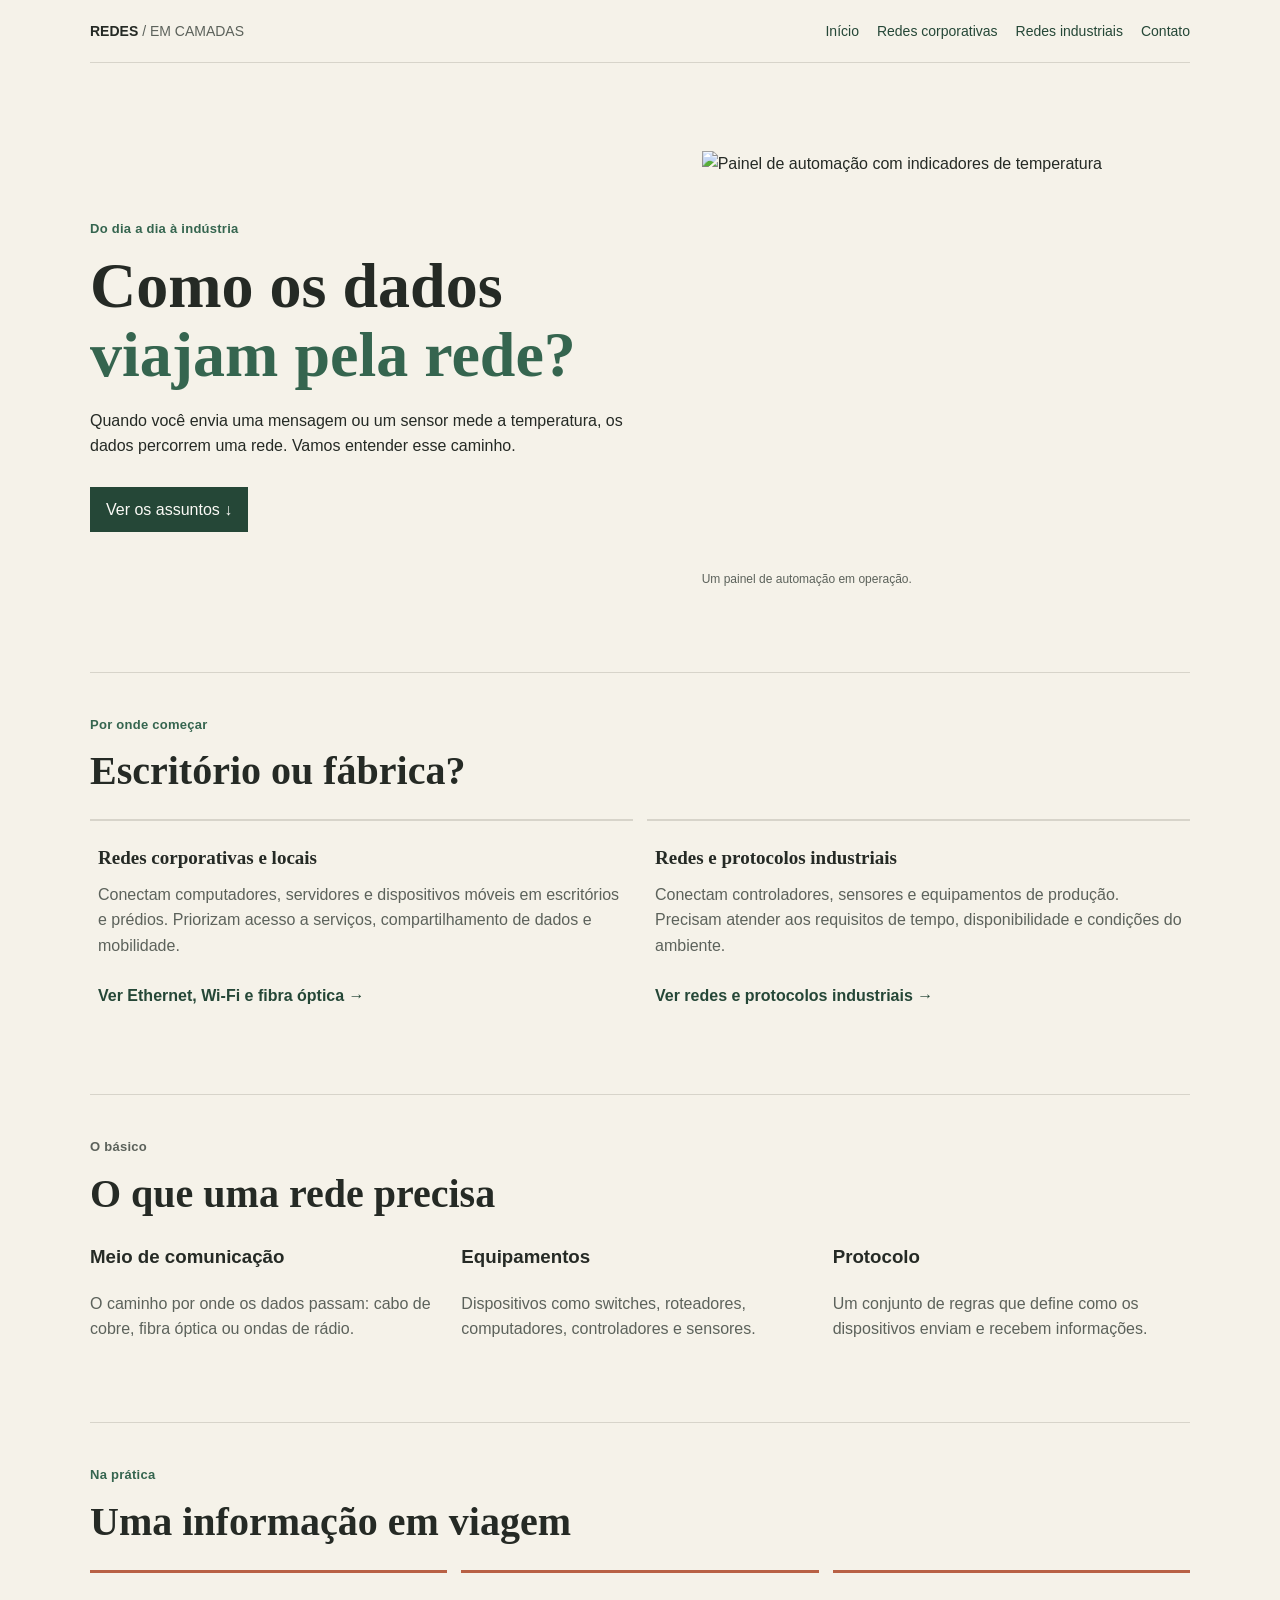
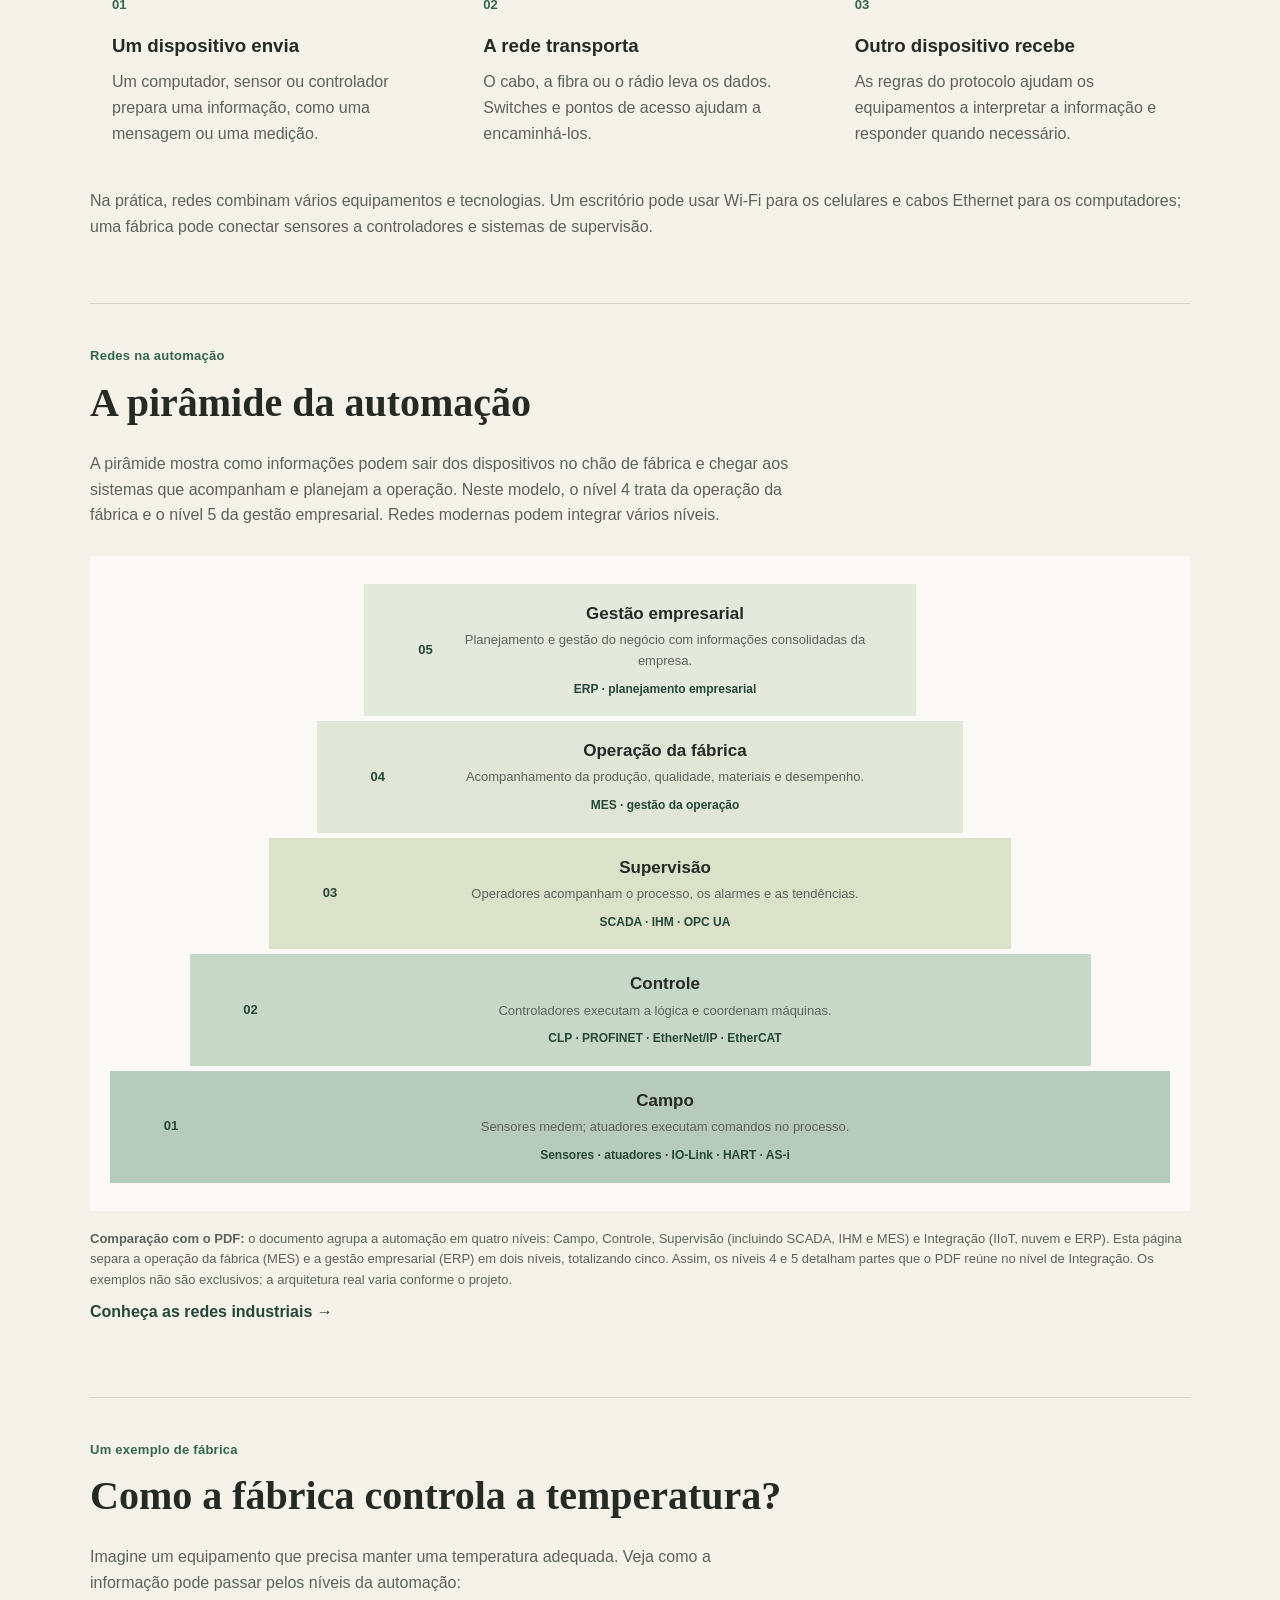
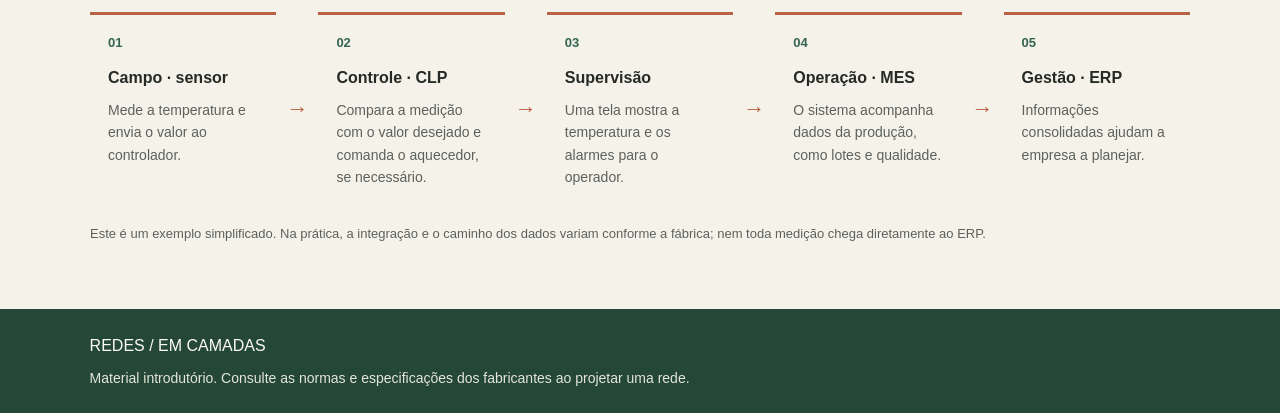
==== index.html @ 34ded41f "Refina visual e textos do site Co-authored-by: Copilot <223556219+Copilot@users.noreply.github.com>" ====
<!DOCTYPE html>
<html lang="pt-BR">
<head>
    <meta charset="UTF-8">
    <meta name="viewport" content="width=device-width, initial-scale=1.0">
    <meta name="description" content="Uma introdução simples às redes corporativas e industriais.">
    <link rel="stylesheet" href="style.css">
    <title>Redes em camadas | Guia básico</title>
</head>
<body>
    <header class="topo">
        <a class="marca" href="index.html">REDES <span>/ EM CAMADAS</span></a>
        <nav>
            <a href="index.html">Início</a>
            <a href="corporativas.html">Redes corporativas</a>
            <a href="industriais.html">Redes industriais</a>
            <a href="contato.html">Contato</a>
        </nav>
    </header>

    <main class="conteudo">
        <section class="abertura abertura-inicio">
            <div class="texto-abertura">
                <p class="rotulo">Do dia a dia à indústria</p>
                <h1>Como os dados <strong>viajam pela rede?</strong></h1>
                <p>Quando você envia uma mensagem ou um sensor mede a temperatura, os dados percorrem uma rede. Vamos entender esse caminho.</p>
                <a class="botao" href="#assuntos">Ver os assuntos ↓</a>
            </div>
            <figure class="foto-abertura">
                <img src="assets/photos/industrial-panel.jpg" alt="Painel de automação com indicadores de temperatura">
                <figcaption>Um painel de automação em operação.</figcaption>
            </figure>
        </section>

        <section class="secao" id="assuntos">
            <p class="rotulo">Por onde começar</p>
            <h2>Escritório ou fábrica?</h2>
            <div class="cartoes">
                <article class="cartao">
                    <h3>Redes corporativas e locais</h3>
                    <p>Conectam computadores, servidores e dispositivos móveis em escritórios e prédios. Priorizam acesso a serviços, compartilhamento de dados e mobilidade.</p>
                    <a href="corporativas.html">Ver Ethernet, Wi-Fi e fibra óptica →</a>
                </article>
                <article class="cartao">
                    <h3>Redes e protocolos industriais</h3>
                    <p>Conectam controladores, sensores e equipamentos de produção. Precisam atender aos requisitos de tempo, disponibilidade e condições do ambiente.</p>
                    <a href="industriais.html">Ver redes e protocolos industriais →</a>
                </article>
            </div>
        </section>

        <section class="secao fundamentos">
            <p class="rotulo">O básico</p>
            <h2>O que uma rede precisa</h2>
            <div class="cartoes">
                <article>
                    <h3>Meio de comunicação</h3>
                    <p>O caminho por onde os dados passam: cabo de cobre, fibra óptica ou ondas de rádio.</p>
                </article>
                <article>
                    <h3>Equipamentos</h3>
                    <p>Dispositivos como switches, roteadores, computadores, controladores e sensores.</p>
                </article>
                <article>
                    <h3>Protocolo</h3>
                    <p>Um conjunto de regras que define como os dispositivos enviam e recebem informações.</p>
                </article>
            </div>
        </section>

        <section class="secao">
            <p class="rotulo">Na prática</p>
            <h2>Uma informação em viagem</h2>
            <div class="passos">
                <article class="passo">
                    <span>01</span>
                    <h3>Um dispositivo envia</h3>
                    <p>Um computador, sensor ou controlador prepara uma informação, como uma mensagem ou uma medição.</p>
                </article>
                <article class="passo">
                    <span>02</span>
                    <h3>A rede transporta</h3>
                    <p>O cabo, a fibra ou o rádio leva os dados. Switches e pontos de acesso ajudam a encaminhá-los.</p>
                </article>
                <article class="passo">
                    <span>03</span>
                    <h3>Outro dispositivo recebe</h3>
                    <p>As regras do protocolo ajudam os equipamentos a interpretar a informação e responder quando necessário.</p>
                </article>
            </div>
            <p class="texto-apoio">Na prática, redes combinam vários equipamentos e tecnologias. Um escritório pode usar Wi-Fi para os celulares e cabos Ethernet para os computadores; uma fábrica pode conectar sensores a controladores e sistemas de supervisão.</p>
        </section>

        <section class="secao secao-piramide">
            <p class="rotulo">Redes na automação</p>
            <h2>A pirâmide da automação</h2>
            <p class="introducao-piramide">A pirâmide mostra como informações podem sair dos dispositivos no chão de fábrica e chegar aos sistemas que acompanham e planejam a operação. Neste modelo, o nível 4 trata da operação da fábrica e o nível 5 da gestão empresarial. Redes modernas podem integrar vários níveis.</p>
            <div class="piramide">
                <article class="nivel-piramide nivel-gestao">
                    <span class="numero-nivel">05</span>
                    <div>
                        <h3>Gestão empresarial</h3>
                        <p>Planejamento e gestão do negócio com informações consolidadas da empresa.</p>
                        <span class="exemplos-nivel">ERP · planejamento empresarial</span>
                    </div>
                </article>
                <article class="nivel-piramide nivel-operacao">
                    <span class="numero-nivel">04</span>
                    <div>
                        <h3>Operação da fábrica</h3>
                        <p>Acompanhamento da produção, qualidade, materiais e desempenho.</p>
                        <span class="exemplos-nivel">MES · gestão da operação</span>
                    </div>
                </article>
                <article class="nivel-piramide nivel-supervisao">
                    <span class="numero-nivel">03</span>
                    <div>
                        <h3>Supervisão</h3>
                        <p>Operadores acompanham o processo, os alarmes e as tendências.</p>
                        <span class="exemplos-nivel">SCADA · IHM · OPC UA</span>
                    </div>
                </article>
                <article class="nivel-piramide nivel-controle">
                    <span class="numero-nivel">02</span>
                    <div>
                        <h3>Controle</h3>
                        <p>Controladores executam a lógica e coordenam máquinas.</p>
                        <span class="exemplos-nivel">CLP · PROFINET · EtherNet/IP · EtherCAT</span>
                    </div>
                </article>
                <article class="nivel-piramide nivel-campo">
                    <span class="numero-nivel">01</span>
                    <div>
                        <h3>Campo</h3>
                        <p>Sensores medem; atuadores executam comandos no processo.</p>
                        <span class="exemplos-nivel">Sensores · atuadores · IO-Link · HART · AS-i</span>
                    </div>
                </article>
            </div>
            <p class="nota-piramide"><strong>Comparação com o PDF:</strong> o documento agrupa a automação em quatro níveis: Campo, Controle, Supervisão (incluindo SCADA, IHM e MES) e Integração (IIoT, nuvem e ERP). Esta página separa a operação da fábrica (MES) e a gestão empresarial (ERP) em dois níveis, totalizando cinco. Assim, os níveis 4 e 5 detalham partes que o PDF reúne no nível de Integração. Os exemplos não são exclusivos; a arquitetura real varia conforme o projeto.</p>
            <a class="link-piramide" href="industriais.html">Conheça as redes industriais →</a>
        </section>

        <section class="secao exemplo-automacao">
            <p class="rotulo">Um exemplo de fábrica</p>
            <h2>Como a fábrica controla a temperatura?</h2>
            <p class="introducao-exemplo">Imagine um equipamento que precisa manter uma temperatura adequada. Veja como a informação pode passar pelos níveis da automação:</p>
            <div class="fluxo-automacao" aria-label="Etapas do controle de temperatura na fábrica">
                <article class="etapa-automacao">
                    <span class="numero-etapa">01</span>
                    <h3>Campo · sensor</h3>
                    <p>Mede a temperatura e envia o valor ao controlador.</p>
                </article>
                <span class="seta-fluxo" aria-hidden="true">→</span>
                <article class="etapa-automacao">
                    <span class="numero-etapa">02</span>
                    <h3>Controle · CLP</h3>
                    <p>Compara a medição com o valor desejado e comanda o aquecedor, se necessário.</p>
                </article>
                <span class="seta-fluxo" aria-hidden="true">→</span>
                <article class="etapa-automacao">
                    <span class="numero-etapa">03</span>
                    <h3>Supervisão</h3>
                    <p>Uma tela mostra a temperatura e os alarmes para o operador.</p>
                </article>
                <span class="seta-fluxo" aria-hidden="true">→</span>
                <article class="etapa-automacao">
                    <span class="numero-etapa">04</span>
                    <h3>Operação · MES</h3>
                    <p>O sistema acompanha dados da produção, como lotes e qualidade.</p>
                </article>
                <span class="seta-fluxo" aria-hidden="true">→</span>
                <article class="etapa-automacao">
                    <span class="numero-etapa">05</span>
                    <h3>Gestão · ERP</h3>
                    <p>Informações consolidadas ajudam a empresa a planejar.</p>
                </article>
            </div>
            <p class="nota-exemplo">Este é um exemplo simplificado. Na prática, a integração e o caminho dos dados variam conforme a fábrica; nem toda medição chega diretamente ao ERP.</p>
        </section>
    </main>

    <footer>
        <p>REDES / EM CAMADAS</p>
        <p>Material introdutório. Consulte as normas e especificações dos fabricantes ao projetar uma rede.</p>
    </footer>
</body>
</html>
---- style.css ----
:root {
    --paper: #f5f2e9;
    --surface: #fbfaf6;
    --ink: #252a25;
    --muted: #5c625b;
    --line: #d7d4ca;
    --green: #35654f;
    --green-dark: #254737;
    --lime: #e4e6d8;
    --coral: #b86145;
}

* {
    box-sizing: border-box;
}

body {
    margin: 0;
    background: var(--paper);
    color: var(--ink);
    font-family: Arial, Helvetica, sans-serif;
    line-height: 1.6;
}

a {
    color: var(--green-dark);
}

.topo {
    width: min(100% - 40px, 1100px);
    margin: 0 auto;
    display: flex;
    justify-content: space-between;
    align-items: center;
    gap: 20px;
    padding: 20px 0;
    border-bottom: 1px solid var(--line);
}

.marca {
    color: var(--ink);
    font-size: 14px;
    font-weight: bold;
    text-decoration: none;
}

.marca span {
    color: var(--muted);
    font-weight: normal;
}

nav {
    display: flex;
    flex-wrap: wrap;
    gap: 18px;
}

nav a {
    font-size: 14px;
    text-decoration: none;
}

nav a:hover,
nav a[aria-current="page"] {
    color: var(--coral);
}

.conteudo {
    width: min(100% - 40px, 1100px);
    margin: 0 auto;
}

.abertura {
    max-width: 720px;
    padding: 88px 0 72px;
}

.abertura-inicio {
    display: grid;
    max-width: 100%;
    grid-template-columns: minmax(0, 1.05fr) minmax(0, 0.95fr);
    align-items: center;
    gap: clamp(28px, 6vw, 72px);
}

.texto-abertura {
    max-width: 600px;
}

.foto-abertura {
    margin: 0;
    padding-bottom: 10px;
}

.foto-abertura img {
    display: block;
    width: 100%;
    height: 410px;
    object-fit: cover;
    object-position: center;
}

.foto-abertura figcaption {
    padding-top: 9px;
    color: var(--muted);
    font-size: 12px;
}

.rotulo {
    margin-bottom: 12px;
    color: var(--green);
    font-size: 13px;
    font-weight: bold;
    letter-spacing: 0.02em;
}

h1,
h2,
h3,
p {
    margin-top: 0;
}

h1 {
    max-width: 680px;
    margin-bottom: 18px;
    font-family: Georgia, "Times New Roman", serif;
    font-size: clamp(40px, 5.8vw, 64px);
    line-height: 1.08;
}

h1 strong {
    color: var(--green);
}

.abertura > p:not(.rotulo) {
    max-width: 620px;
    color: var(--muted);
    font-size: 18px;
}

.botao {
    display: inline-block;
    margin-top: 12px;
    padding: 10px 16px;
    background: var(--green-dark);
    color: var(--surface);
    text-decoration: none;
}

.botao:hover {
    background: var(--green);
}

.secao {
    padding: 42px 0 64px;
    border-top: 1px solid var(--line);
}

h2 {
    margin-bottom: 24px;
    font-family: Georgia, "Times New Roman", serif;
    font-size: clamp(28px, 4vw, 40px);
    line-height: 1.2;
}

.cartoes,
.lista {
    display: grid;
    grid-template-columns: repeat(2, minmax(0, 1fr));
    gap: 14px;
}

.lista {
    align-items: start;
}

.cartao,
.item {
    padding: 22px 8px;
    border: 0;
    border-top: 2px solid var(--line);
}

.cartao,
.item,
.passo {
    transition: border-color 0.2s;
}

.cartao:hover,
.item:hover,
.passo:hover {
    border-color: var(--green);
}

.cartao h3,
.item h3,
.grupo > h3 {
    margin-bottom: 8px;
    font-family: Georgia, "Times New Roman", serif;
    font-size: 19px;
}

.cabecalho-item {
    display: flex;
    align-items: center;
    gap: 14px;
    min-height: 72px;
    margin-bottom: 16px;
}

.cabecalho-item h3 {
    margin-bottom: 0;
}

.foto-tecnologia {
    display: block;
    flex: 0 0 96px;
    width: 96px;
    height: 72px;
    border-radius: 10px;
    object-fit: cover;
    background: var(--lime);
}

.credito-fotos {
    margin: 22px 0 0;
    color: var(--muted);
    font-size: 14px;
}

.apoio-tecnico {
    max-width: 860px;
    margin: -8px 0 24px;
    color: var(--muted);
}

.detalhes-tecnicos {
    margin-top: 16px;
    border-top: 1px solid var(--line);
}

.detalhes-tecnicos summary {
    padding-top: 12px;
    color: var(--green-dark);
    cursor: pointer;
    font-weight: bold;
}

.detalhes-tecnicos summary:focus-visible {
    outline: 2px solid var(--green);
    outline-offset: 3px;
}

.detalhes-tecnicos dl {
    display: grid;
    gap: 10px;
    margin: 14px 0 0;
}

.detalhes-tecnicos dl > div {
    padding: 10px 12px;
    background: var(--lime);
}

.detalhes-tecnicos dt {
    color: var(--green-dark);
    font-size: 13px;
    font-weight: bold;
}

.detalhes-tecnicos dd {
    margin: 4px 0 0;
    color: var(--muted);
    font-size: 14px;
    line-height: 1.55;
}

.cartao p,
.item p,
.fundamentos p {
    color: var(--muted);
}

.cartao a {
    display: inline-block;
    margin-top: 8px;
    font-weight: bold;
    text-decoration: none;
}

.contato-cartao .rotulo {
    margin-bottom: 6px;
    color: var(--green);
}

.contato-valor {
    margin-bottom: 0;
    font-weight: bold;
    overflow-wrap: anywhere;
}

.contato-link {
    overflow-wrap: anywhere;
}

.contato-link:hover {
    text-decoration: underline;
    text-underline-offset: 3px;
}

.fundamentos .cartoes {
    grid-template-columns: repeat(3, minmax(0, 1fr));
}

.passos {
    display: grid;
    grid-template-columns: repeat(3, minmax(0, 1fr));
    gap: 14px;
}

.passo {
    padding: 22px;
    border-top: 3px solid var(--coral);
    background: transparent;
}

.passo span {
    display: block;
    margin-bottom: 16px;
    color: var(--green);
    font-size: 13px;
    font-weight: bold;
}

.passo h3 {
    margin-bottom: 8px;
}

.passo p,
.texto-apoio {
    margin-bottom: 0;
    color: var(--muted);
}

.texto-apoio {
    margin-top: 20px;
}

.introducao-exemplo {
    max-width: 700px;
    color: var(--muted);
}

.fluxo-automacao {
    display: grid;
    grid-template-columns: repeat(4, minmax(0, 1fr) 22px) minmax(0, 1fr);
    align-items: stretch;
    gap: 10px;
}

.etapa-automacao {
    padding: 18px;
    border: 0;
    border-top: 3px solid var(--coral);
    background: transparent;
}

.numero-etapa {
    display: block;
    margin-bottom: 12px;
    color: var(--green);
    font-size: 13px;
    font-weight: bold;
}

.etapa-automacao h3 {
    margin-bottom: 8px;
    font-size: 16px;
}

.etapa-automacao p {
    margin-bottom: 0;
    color: var(--muted);
    font-size: 14px;
}

.seta-fluxo {
    align-self: center;
    color: var(--coral);
    font-size: 22px;
    font-weight: bold;
    text-align: center;
}

.nota-exemplo {
    margin: 18px 0 0;
    color: var(--muted);
    font-size: 13px;
}

.secao-piramide {
    padding-bottom: 72px;
}

.introducao-piramide {
    max-width: 700px;
    margin-bottom: 28px;
    color: var(--muted);
}

.piramide {
    display: flex;
    flex-direction: column;
    align-items: center;
    gap: 5px;
    padding: 28px 20px;
    background: var(--surface);
}

.nivel-piramide {
    display: grid;
    grid-template-columns: 38px minmax(0, 1fr);
    align-items: center;
    gap: 12px;
    min-height: 105px;
    padding: 16px clamp(18px, 4vw, 42px);
    color: var(--ink);
    text-align: center;
}

.nivel-gestao {
    width: 52%;
    background: #e4e9de;
}

.nivel-operacao {
    width: 61%;
    background: #e1e6d9;
}

.nivel-supervisao {
    width: 70%;
    background: #dce2c9;
}

.nivel-controle {
    width: 85%;
    background: #c8d8c8;
}

.nivel-campo {
    width: 100%;
    background: #b6cbbb;
}

.numero-nivel {
    color: var(--green-dark);
    font-size: 13px;
    font-weight: bold;
}

.nivel-piramide h3 {
    margin-bottom: 3px;
    font-size: 17px;
}

.nivel-piramide p {
    margin-bottom: 3px;
    color: var(--muted);
    font-size: 13px;
}

.exemplos-nivel {
    color: var(--green-dark);
    font-size: 12px;
    font-weight: bold;
}

.nota-piramide {
    margin: 18px 0 8px;
    color: var(--muted);
    font-size: 13px;
}

.link-piramide {
    font-weight: bold;
    text-decoration: none;
}

.link-piramide:hover {
    text-decoration: underline;
    text-underline-offset: 3px;
}

.fluxo {
    padding: 24px;
    border: 1px solid var(--line);
    background: var(--surface);
}

.fluxo p:first-child {
    display: flex;
    flex-wrap: wrap;
    align-items: center;
    gap: 12px;
    color: var(--green-dark);
}

.fluxo p:first-child strong {
    padding: 10px 12px;
    background: var(--lime);
    font-size: 14px;
}

.fluxo p:first-child span {
    color: var(--coral);
}

.fluxo p:last-child {
    margin-bottom: 0;
    color: var(--muted);
}

.grupo {
    margin-top: 34px;
}

.grupo > h3 {
    padding-bottom: 10px;
    border-bottom: 1px solid var(--line);
}

.dado {
    margin-bottom: 0;
    padding-top: 12px;
    border-top: 1px solid var(--line);
    font-size: 14px;
}

.nota {
    margin: 0 0 64px;
    padding: 24px;
    border-left: 4px solid var(--coral);
    background: var(--lime);
}

.nota h2 {
    margin-bottom: 10px;
    font-size: 24px;
}

.nota p {
    margin: 0;
    color: var(--muted);
}

footer {
    padding: 24px 7%;
    background: var(--green-dark);
    color: var(--surface);
}

footer p {
    margin: 0 0 8px;
}

footer p:last-child {
    margin-bottom: 0;
    color: var(--lime);
    font-size: 14px;
}

@media (max-width: 650px) {
    .topo {
        align-items: flex-start;
        flex-direction: column;
        padding: 16px 0;
    }

    nav {
        gap: 8px 16px;
    }

    .conteudo {
        width: min(100% - 40px, 1100px);
    }

    .abertura {
        padding: 54px 0 44px;
    }

    .abertura-inicio {
        grid-template-columns: 1fr;
        gap: 28px;
    }

    .foto-abertura img {
        height: 280px;
    }

    .abertura > p:not(.rotulo) {
        font-size: 16px;
    }

    .cartoes,
    .lista,
    .fundamentos .cartoes,
    .passos,
    .fluxo-automacao {
        grid-template-columns: 1fr;
    }

    .seta-fluxo {
        transform: rotate(90deg);
    }

    .fluxo {
        padding: 16px;
    }

    .piramide {
        gap: 6px;
        padding: 14px 8px;
    }

    .nivel-piramide {
        width: 100%;
        min-height: 0;
        padding: 14px 10px;
    }

    .nivel-piramide h3 {
        font-size: 15px;
    }

    .nivel-piramide p,
    .exemplos-nivel {
        font-size: 11px;
    }

    .fluxo p:first-child {
        align-items: flex-start;
        flex-direction: column;
        gap: 8px;
    }

    .fluxo p:first-child span {
        transform: rotate(90deg);
    }
}
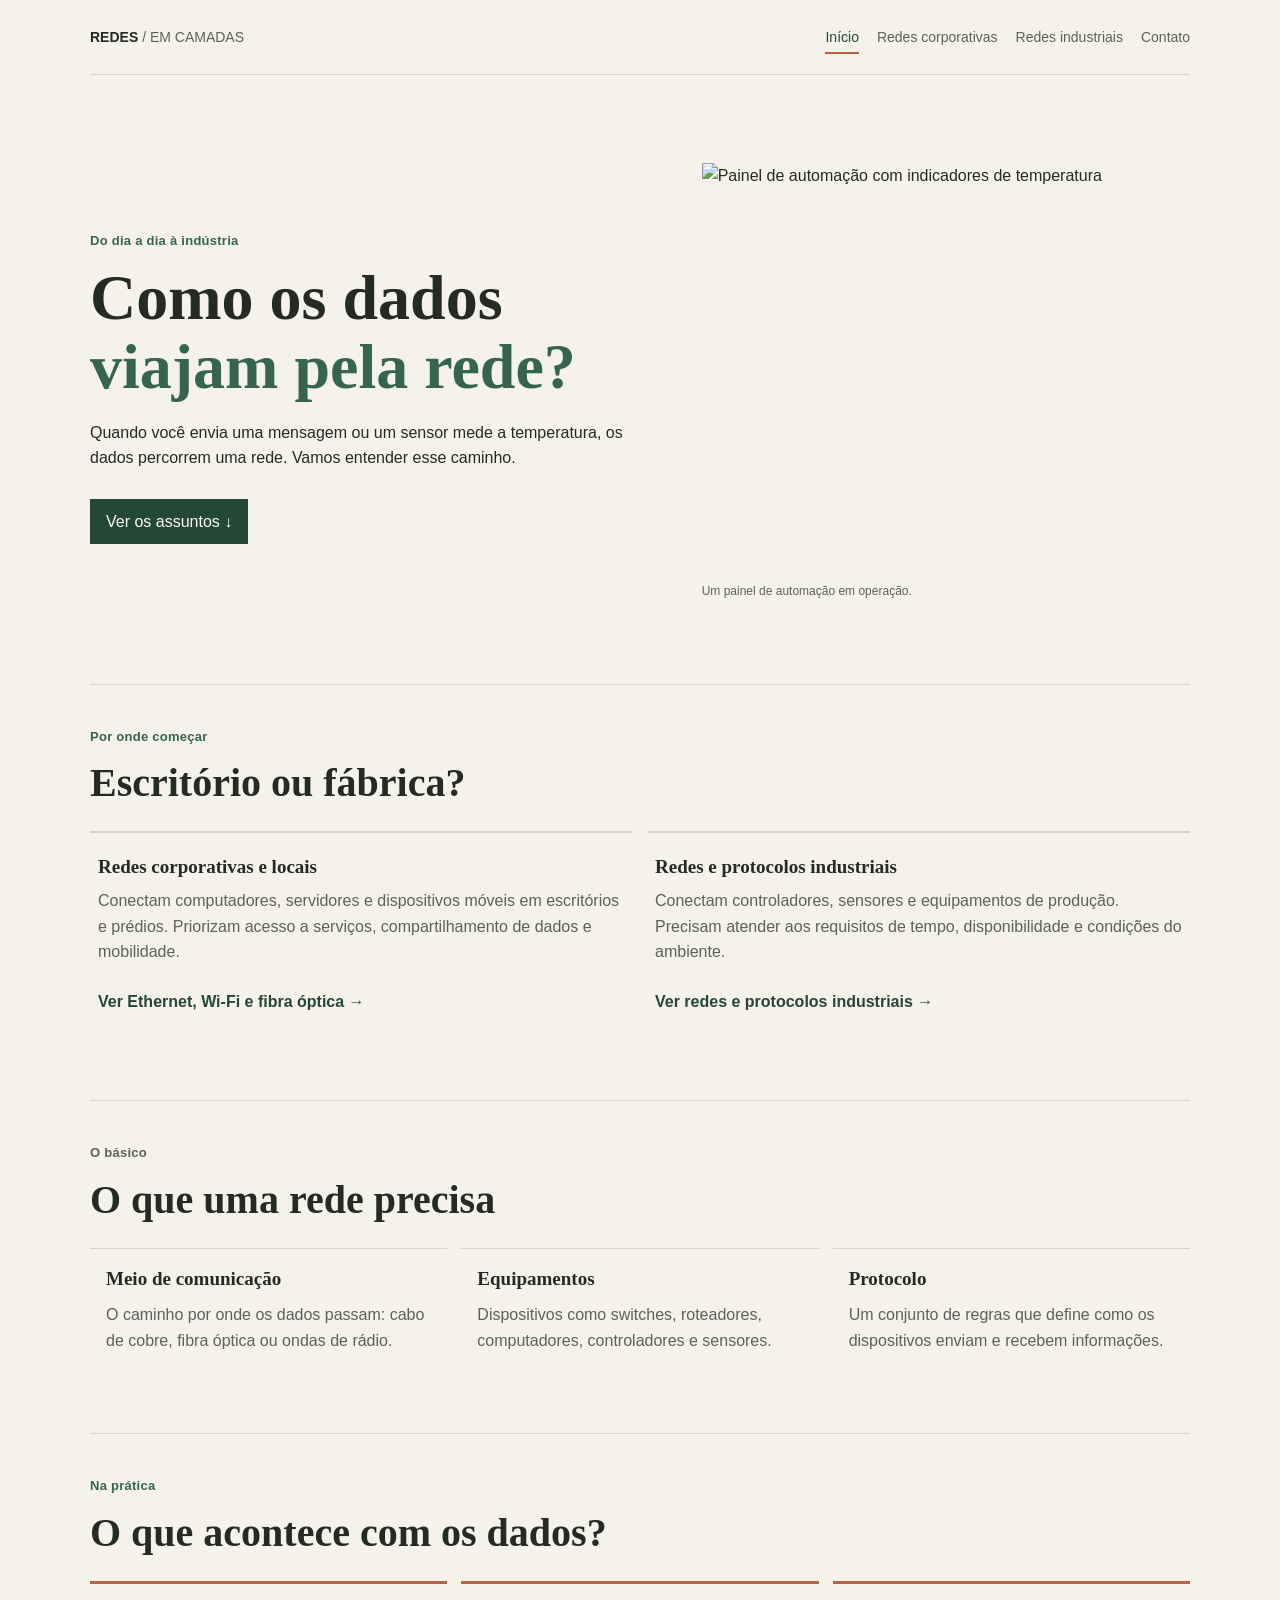
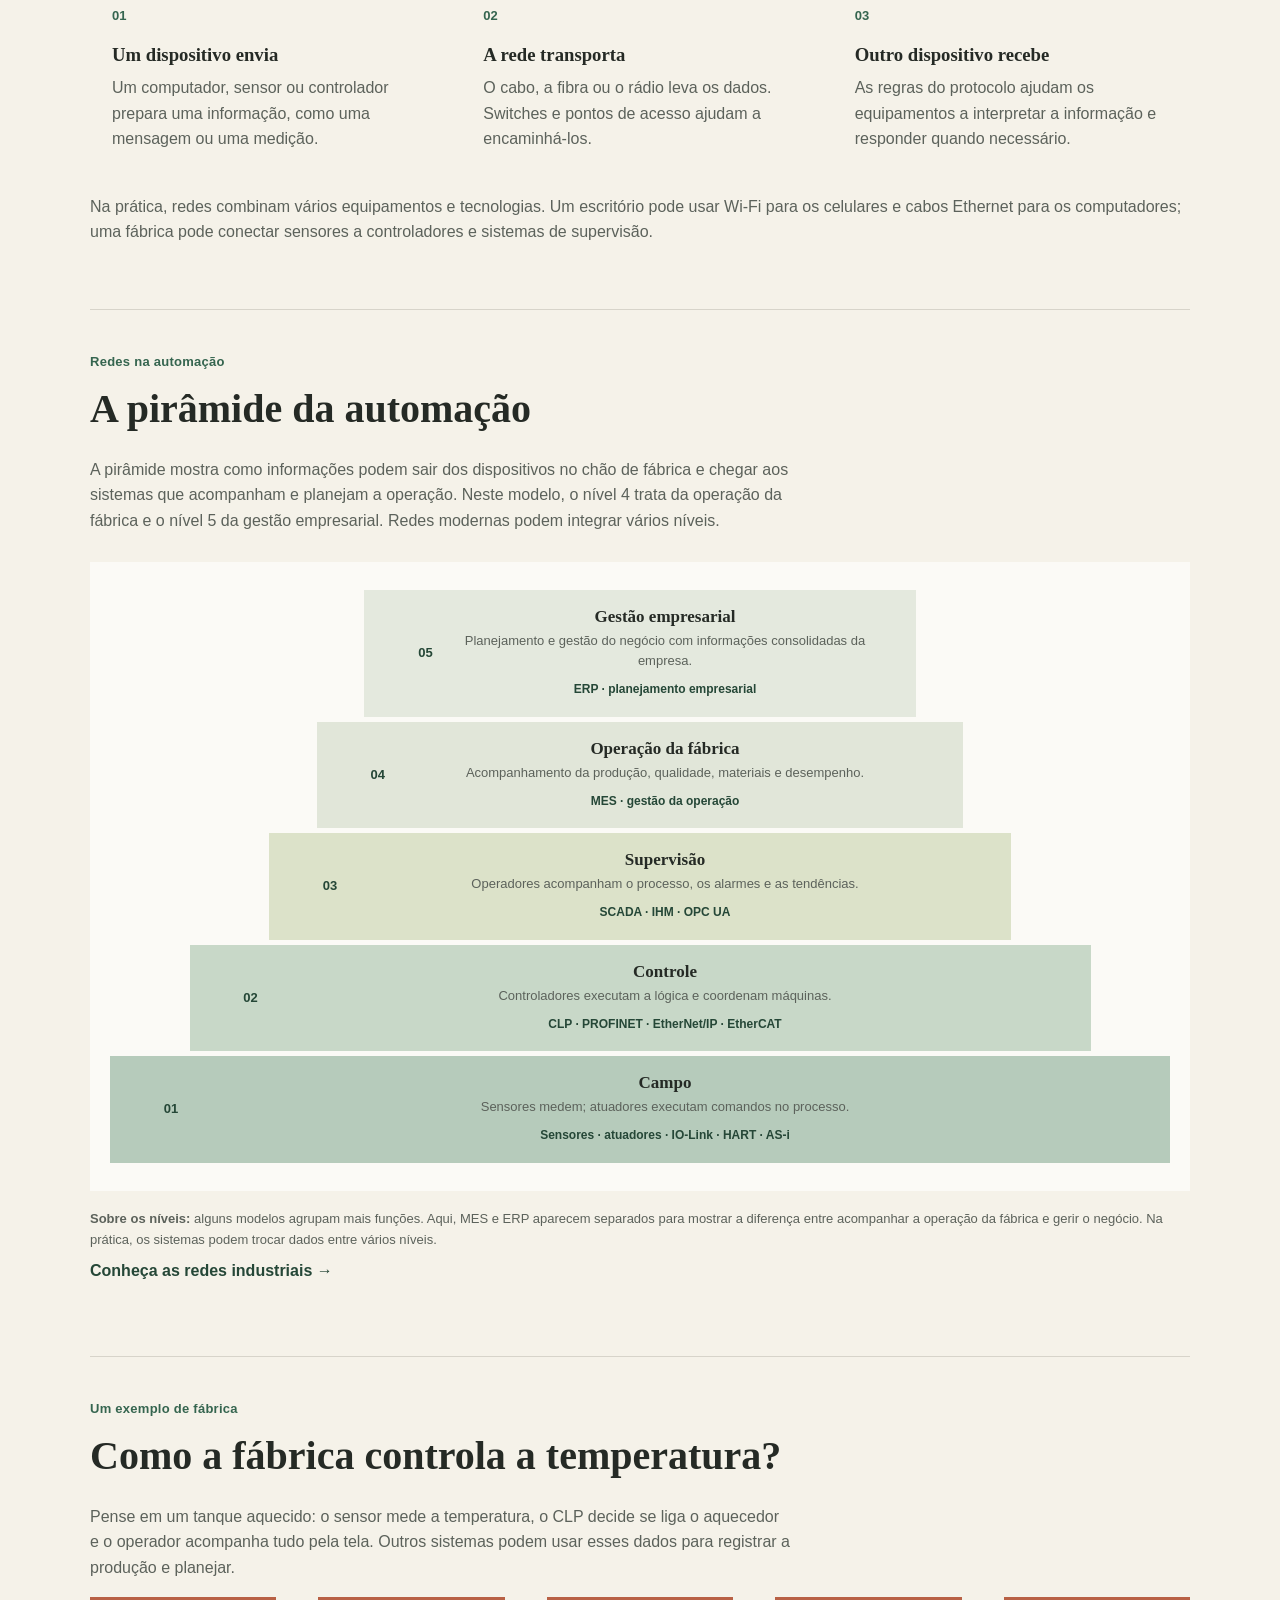
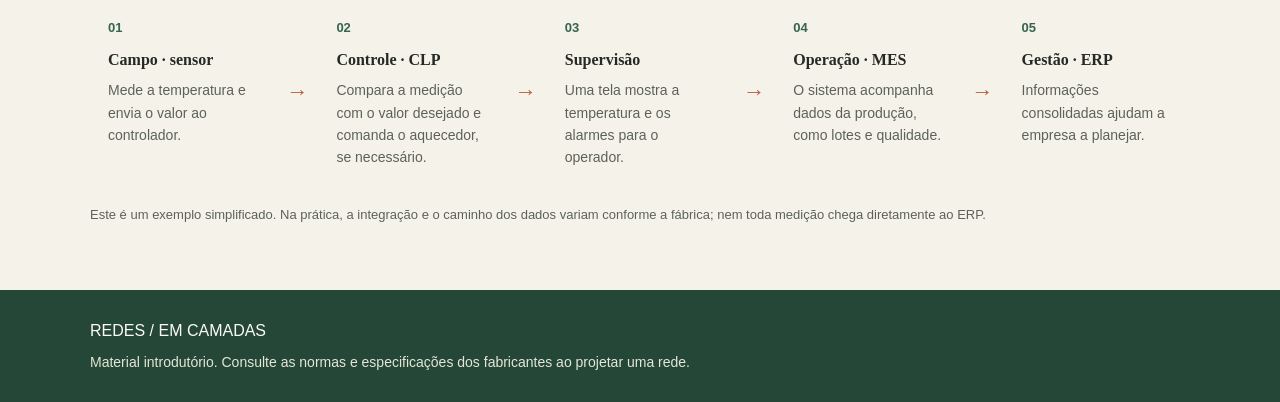
==== commit ff71d8dc: "Refina acabamento visual do site Co-authored-by: Copilot <223556219+Copilot@users.noreply.github.com" ====
--- a/index.html
+++ b/index.html
@@ -11,7 +11,7 @@
     <header class="topo">
         <a class="marca" href="index.html">REDES <span>/ EM CAMADAS</span></a>
         <nav>
-            <a href="index.html">Início</a>
+            <a href="index.html" aria-current="page">Início</a>
             <a href="corporativas.html">Redes corporativas</a>
             <a href="industriais.html">Redes industriais</a>
             <a href="contato.html">Contato</a>
@@ -70,7 +70,7 @@
 
         <section class="secao">
             <p class="rotulo">Na prática</p>
-            <h2>Uma informação em viagem</h2>
+            <h2>O que acontece com os dados?</h2>
             <div class="passos">
                 <article class="passo">
                     <span>01</span>
@@ -137,14 +137,14 @@
                     </div>
                 </article>
             </div>
-            <p class="nota-piramide"><strong>Comparação com o PDF:</strong> o documento agrupa a automação em quatro níveis: Campo, Controle, Supervisão (incluindo SCADA, IHM e MES) e Integração (IIoT, nuvem e ERP). Esta página separa a operação da fábrica (MES) e a gestão empresarial (ERP) em dois níveis, totalizando cinco. Assim, os níveis 4 e 5 detalham partes que o PDF reúne no nível de Integração. Os exemplos não são exclusivos; a arquitetura real varia conforme o projeto.</p>
+            <p class="nota-piramide"><strong>Sobre os níveis:</strong> alguns modelos agrupam mais funções. Aqui, MES e ERP aparecem separados para mostrar a diferença entre acompanhar a operação da fábrica e gerir o negócio. Na prática, os sistemas podem trocar dados entre vários níveis.</p>
             <a class="link-piramide" href="industriais.html">Conheça as redes industriais →</a>
         </section>
 
         <section class="secao exemplo-automacao">
             <p class="rotulo">Um exemplo de fábrica</p>
             <h2>Como a fábrica controla a temperatura?</h2>
-            <p class="introducao-exemplo">Imagine um equipamento que precisa manter uma temperatura adequada. Veja como a informação pode passar pelos níveis da automação:</p>
+            <p class="introducao-exemplo">Pense em um tanque aquecido: o sensor mede a temperatura, o CLP decide se liga o aquecedor e o operador acompanha tudo pela tela. Outros sistemas podem usar esses dados para registrar a produção e planejar.</p>
             <div class="fluxo-automacao" aria-label="Etapas do controle de temperatura na fábrica">
                 <article class="etapa-automacao">
                     <span class="numero-etapa">01</span>
--- a/style.css
+++ b/style.css
@@ -10,6 +10,16 @@
     --coral: #b86145;
 }
 
+@media (max-width: 900px) {
+    .fluxo-automacao {
+        grid-template-columns: repeat(2, minmax(0, 1fr));
+    }
+
+    .seta-fluxo {
+        display: none;
+    }
+}
+
 * {
     box-sizing: border-box;
 }
@@ -22,8 +32,17 @@
     line-height: 1.6;
 }
 
+html {
+    scroll-behavior: smooth;
+}
+
 a {
     color: var(--green-dark);
+}
+
+a:focus-visible {
+    outline: 2px solid var(--coral);
+    outline-offset: 4px;
 }
 
 .topo {
@@ -56,13 +75,26 @@
 }
 
 nav a {
+    position: relative;
+    padding: 6px 0;
+    color: var(--muted);
     font-size: 14px;
     text-decoration: none;
 }
 
 nav a:hover,
 nav a[aria-current="page"] {
-    color: var(--coral);
+    color: var(--green-dark);
+}
+
+nav a[aria-current="page"]::after {
+    position: absolute;
+    right: 0;
+    bottom: 0;
+    left: 0;
+    height: 2px;
+    background: var(--coral);
+    content: "";
 }
 
 .conteudo {
@@ -119,6 +151,11 @@
 h3,
 p {
     margin-top: 0;
+}
+
+h3 {
+    font-family: Georgia, "Times New Roman", serif;
+    line-height: 1.3;
 }
 
 h1 {
@@ -219,7 +256,7 @@
     flex: 0 0 96px;
     width: 96px;
     height: 72px;
-    border-radius: 10px;
+    border: 1px solid var(--line);
     object-fit: cover;
     background: var(--lime);
 }
@@ -288,6 +325,11 @@
     margin-top: 8px;
     font-weight: bold;
     text-decoration: none;
+    text-underline-offset: 4px;
+}
+
+.cartao a:hover {
+    text-decoration: underline;
 }
 
 .contato-cartao .rotulo {
@@ -312,6 +354,16 @@
 
 .fundamentos .cartoes {
     grid-template-columns: repeat(3, minmax(0, 1fr));
+}
+
+.fundamentos .cartoes > article {
+    padding: 18px 16px 0;
+    border-top: 1px solid var(--line);
+}
+
+.fundamentos .cartoes h3 {
+    margin-bottom: 10px;
+    font-size: 19px;
 }
 
 .passos {
@@ -557,7 +609,7 @@
 }
 
 footer {
-    padding: 24px 7%;
+    padding: 28px max(20px, calc((100% - 1100px) / 2));
     background: var(--green-dark);
     color: var(--surface);
 }
@@ -613,6 +665,7 @@
     }
 
     .seta-fluxo {
+        display: block;
         transform: rotate(90deg);
     }
 
@@ -650,3 +703,15 @@
         transform: rotate(90deg);
     }
 }
+
+@media (prefers-reduced-motion: reduce) {
+    html {
+        scroll-behavior: auto;
+    }
+
+    .cartao,
+    .item,
+    .passo {
+        transition: none;
+    }
+}
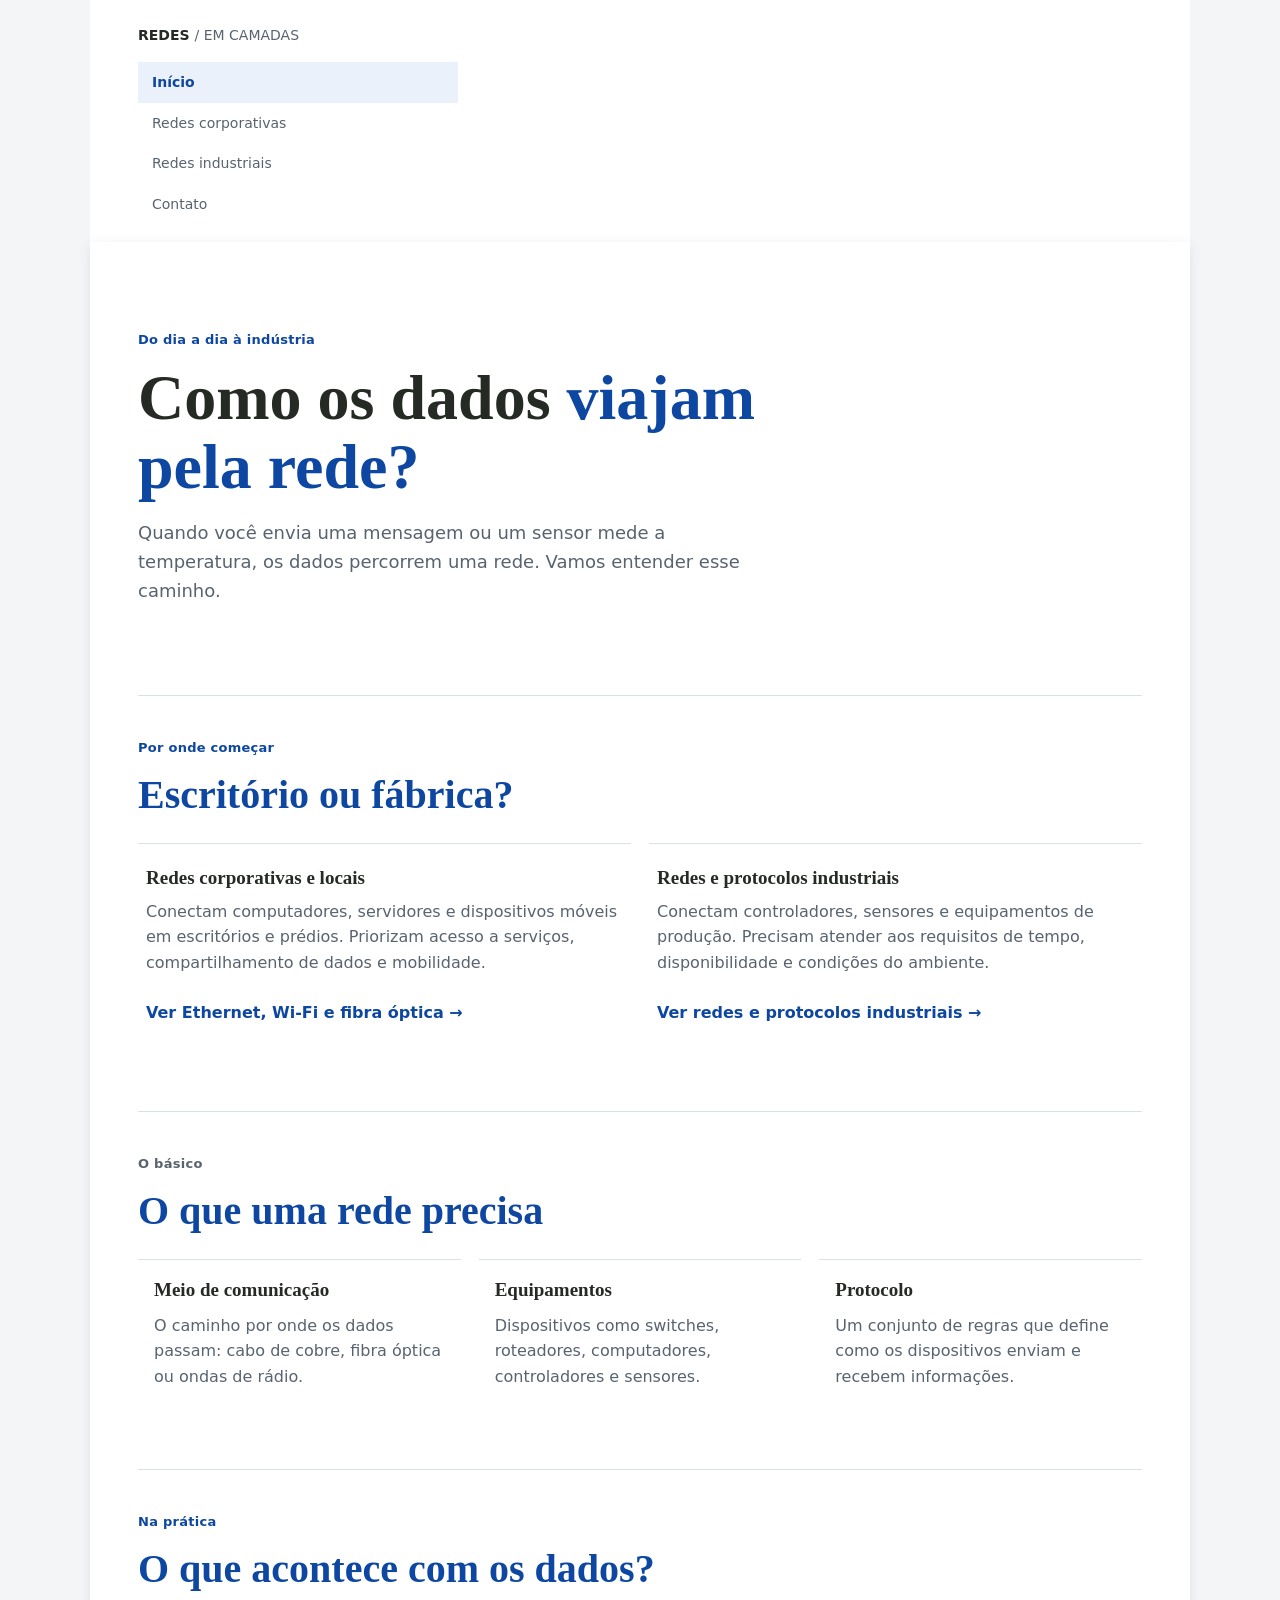
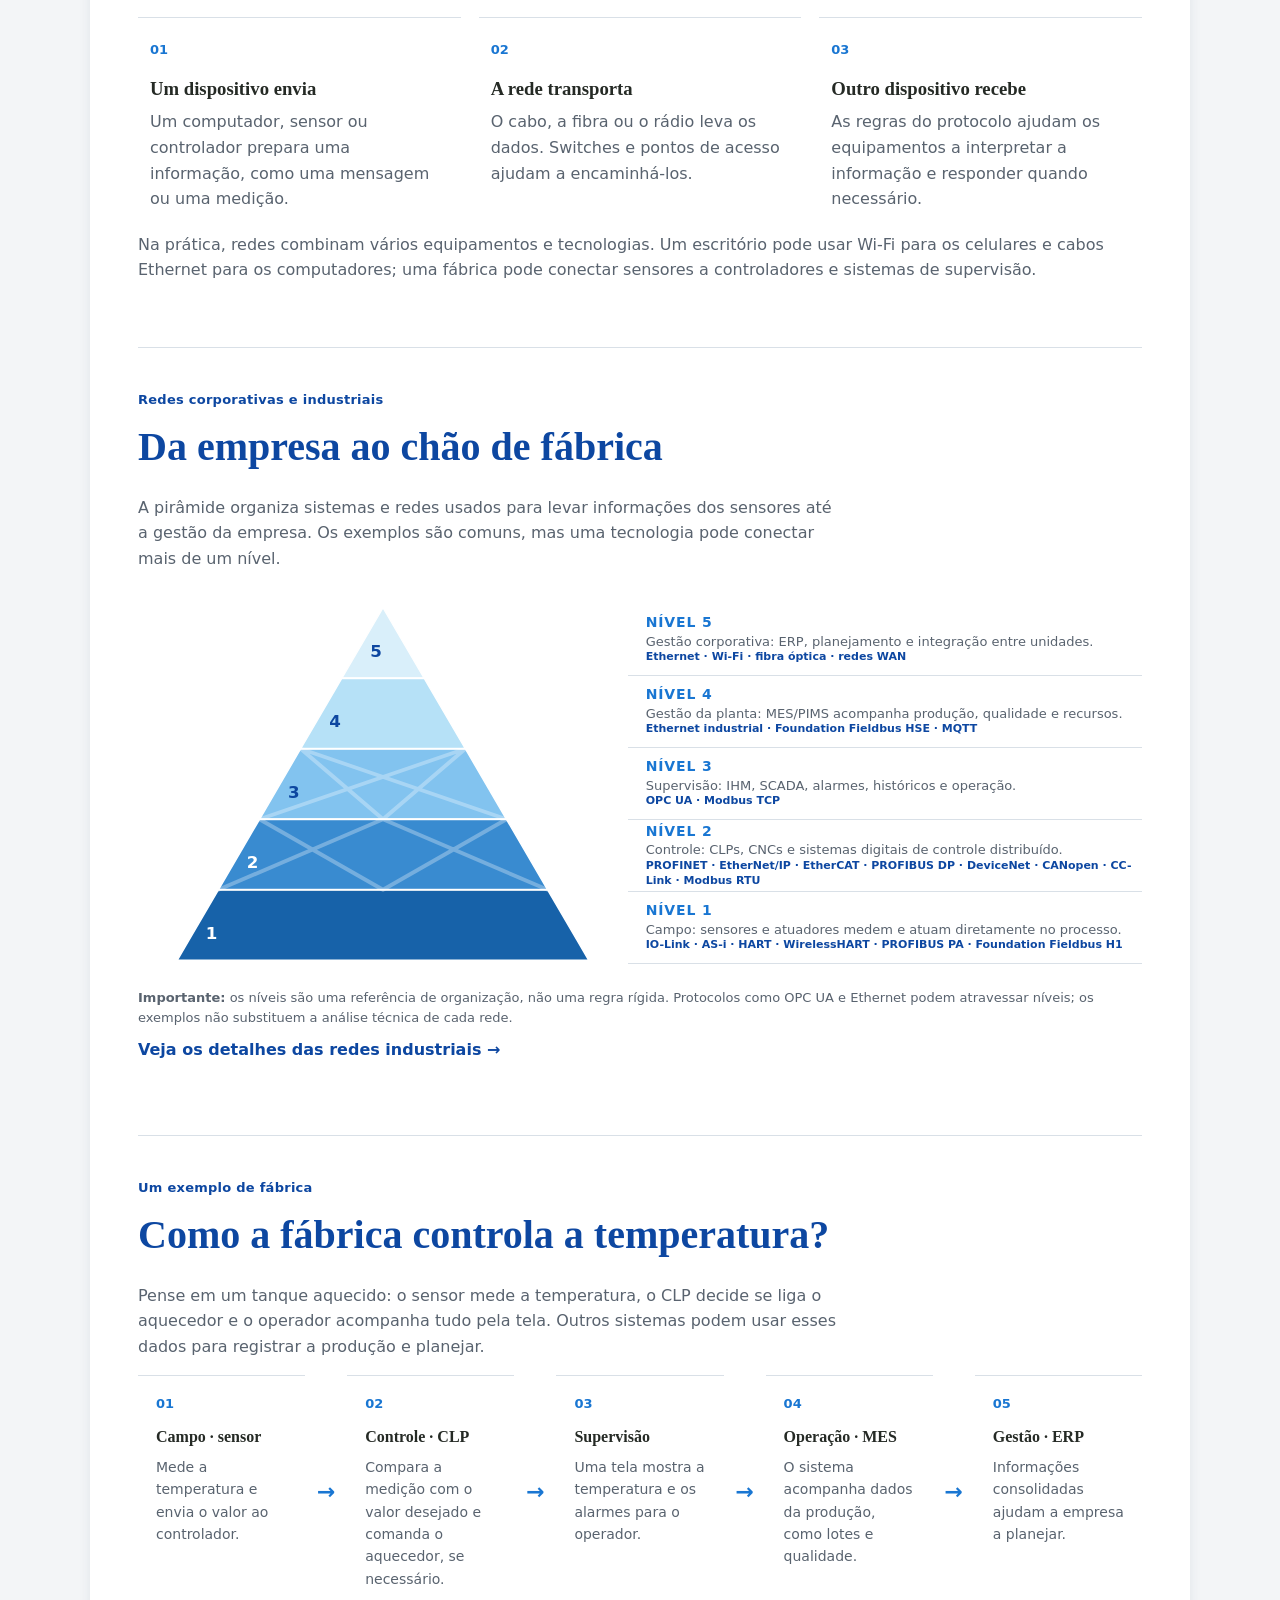
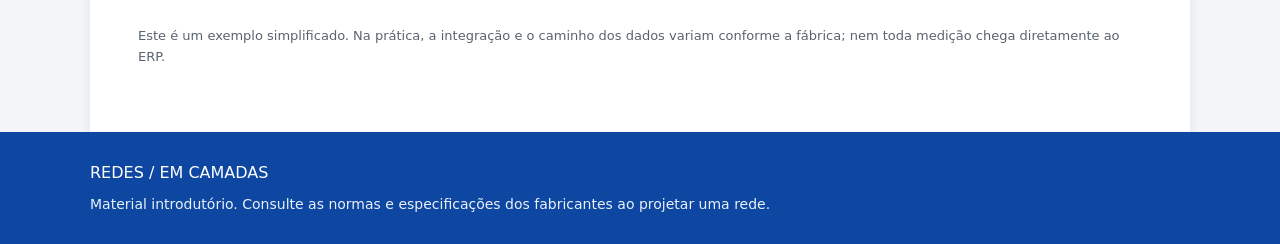
==== commit 525781f0: "Refine network guide and automation pyramid Co-authored-by: Copilot <223556219+Copilot@users.noreply" ====
--- a/index.html
+++ b/index.html
@@ -19,17 +19,10 @@
     </header>
 
     <main class="conteudo">
-        <section class="abertura abertura-inicio">
-            <div class="texto-abertura">
-                <p class="rotulo">Do dia a dia à indústria</p>
-                <h1>Como os dados <strong>viajam pela rede?</strong></h1>
-                <p>Quando você envia uma mensagem ou um sensor mede a temperatura, os dados percorrem uma rede. Vamos entender esse caminho.</p>
-                <a class="botao" href="#assuntos">Ver os assuntos ↓</a>
-            </div>
-            <figure class="foto-abertura">
-                <img src="assets/photos/industrial-panel.jpg" alt="Painel de automação com indicadores de temperatura">
-                <figcaption>Um painel de automação em operação.</figcaption>
-            </figure>
+        <section class="abertura">
+            <p class="rotulo">Do dia a dia à indústria</p>
+            <h1>Como os dados <strong>viajam pela rede?</strong></h1>
+            <p>Quando você envia uma mensagem ou um sensor mede a temperatura, os dados percorrem uma rede. Vamos entender esse caminho.</p>
         </section>
 
         <section class="secao" id="assuntos">
@@ -92,53 +85,41 @@
         </section>
 
         <section class="secao secao-piramide">
-            <p class="rotulo">Redes na automação</p>
-            <h2>A pirâmide da automação</h2>
-            <p class="introducao-piramide">A pirâmide mostra como informações podem sair dos dispositivos no chão de fábrica e chegar aos sistemas que acompanham e planejam a operação. Neste modelo, o nível 4 trata da operação da fábrica e o nível 5 da gestão empresarial. Redes modernas podem integrar vários níveis.</p>
-            <div class="piramide">
-                <article class="nivel-piramide nivel-gestao">
-                    <span class="numero-nivel">05</span>
-                    <div>
-                        <h3>Gestão empresarial</h3>
-                        <p>Planejamento e gestão do negócio com informações consolidadas da empresa.</p>
-                        <span class="exemplos-nivel">ERP · planejamento empresarial</span>
-                    </div>
-                </article>
-                <article class="nivel-piramide nivel-operacao">
-                    <span class="numero-nivel">04</span>
-                    <div>
-                        <h3>Operação da fábrica</h3>
-                        <p>Acompanhamento da produção, qualidade, materiais e desempenho.</p>
-                        <span class="exemplos-nivel">MES · gestão da operação</span>
-                    </div>
-                </article>
-                <article class="nivel-piramide nivel-supervisao">
-                    <span class="numero-nivel">03</span>
-                    <div>
-                        <h3>Supervisão</h3>
-                        <p>Operadores acompanham o processo, os alarmes e as tendências.</p>
-                        <span class="exemplos-nivel">SCADA · IHM · OPC UA</span>
-                    </div>
-                </article>
-                <article class="nivel-piramide nivel-controle">
-                    <span class="numero-nivel">02</span>
-                    <div>
-                        <h3>Controle</h3>
-                        <p>Controladores executam a lógica e coordenam máquinas.</p>
-                        <span class="exemplos-nivel">CLP · PROFINET · EtherNet/IP · EtherCAT</span>
-                    </div>
-                </article>
-                <article class="nivel-piramide nivel-campo">
-                    <span class="numero-nivel">01</span>
-                    <div>
-                        <h3>Campo</h3>
-                        <p>Sensores medem; atuadores executam comandos no processo.</p>
-                        <span class="exemplos-nivel">Sensores · atuadores · IO-Link · HART · AS-i</span>
-                    </div>
-                </article>
+            <p class="rotulo">Redes corporativas e industriais</p>
+            <h2>Da empresa ao chão de fábrica</h2>
+            <p class="introducao-piramide">A pirâmide organiza sistemas e redes usados para levar informações dos sensores até a gestão da empresa. Os exemplos são comuns, mas uma tecnologia pode conectar mais de um nível.</p>
+            <div class="piramide-industrial">
+                <img class="diagrama-piramide" src="assets/photos/piramide-automacao.svg" alt="Pirâmide da automação com cinco níveis, do campo à gestão corporativa">
+                <ol class="niveis-piramide">
+                    <li>
+                        <h3>Nível 5</h3>
+                        <p>Gestão corporativa: ERP, planejamento e integração entre unidades.</p>
+                        <p class="exemplos-nivel">Ethernet · Wi-Fi · fibra óptica · redes WAN</p>
+                    </li>
+                    <li>
+                        <h3>Nível 4</h3>
+                        <p>Gestão da planta: MES/PIMS acompanha produção, qualidade e recursos.</p>
+                        <p class="exemplos-nivel">Ethernet industrial · Foundation Fieldbus HSE · MQTT</p>
+                    </li>
+                    <li>
+                        <h3>Nível 3</h3>
+                        <p>Supervisão: IHM, SCADA, alarmes, históricos e operação.</p>
+                        <p class="exemplos-nivel">OPC UA · Modbus TCP</p>
+                    </li>
+                    <li>
+                        <h3>Nível 2</h3>
+                        <p>Controle: CLPs, CNCs e sistemas digitais de controle distribuído.</p>
+                        <p class="exemplos-nivel">PROFINET · EtherNet/IP · EtherCAT · PROFIBUS DP · DeviceNet · CANopen · CC-Link · Modbus RTU</p>
+                    </li>
+                    <li>
+                        <h3>Nível 1</h3>
+                        <p>Campo: sensores e atuadores medem e atuam diretamente no processo.</p>
+                        <p class="exemplos-nivel">IO-Link · AS-i · HART · WirelessHART · PROFIBUS PA · Foundation Fieldbus H1</p>
+                    </li>
+                </ol>
             </div>
-            <p class="nota-piramide"><strong>Sobre os níveis:</strong> alguns modelos agrupam mais funções. Aqui, MES e ERP aparecem separados para mostrar a diferença entre acompanhar a operação da fábrica e gerir o negócio. Na prática, os sistemas podem trocar dados entre vários níveis.</p>
-            <a class="link-piramide" href="industriais.html">Conheça as redes industriais →</a>
+            <p class="nota-piramide"><strong>Importante:</strong> os níveis são uma referência de organização, não uma regra rígida. Protocolos como OPC UA e Ethernet podem atravessar níveis; os exemplos não substituem a análise técnica de cada rede.</p>
+            <a class="link-piramide" href="industriais.html">Veja os detalhes das redes industriais →</a>
         </section>
 
         <section class="secao exemplo-automacao">
--- a/style.css
+++ b/style.css
@@ -1,325 +1,139 @@
 :root {
-    --paper: #f5f2e9;
-    --surface: #fbfaf6;
+    --paper: #f3f5f7;
+    --surface: #ffffff;
     --ink: #252a25;
-    --muted: #5c625b;
-    --line: #d7d4ca;
-    --green: #35654f;
-    --green-dark: #254737;
-    --lime: #e4e6d8;
-    --coral: #b86145;
-}
-
-@media (max-width: 900px) {
-    .fluxo-automacao {
-        grid-template-columns: repeat(2, minmax(0, 1fr));
-    }
-
-    .seta-fluxo {
-        display: none;
-    }
-}
-
-* {
-    box-sizing: border-box;
-}
-
+    --muted: #59636f;
+    --line: #d9e0e7;
+    --blue: #0d47a1;
+    --blue-light: #1976d2;
+    --pale-blue: #eaf1fa;
+}
+* { box-sizing: border-box; }
 body {
     margin: 0;
     background: var(--paper);
     color: var(--ink);
-    font-family: Arial, Helvetica, sans-serif;
+    font-family: "Segoe UI", system-ui, sans-serif;
     line-height: 1.6;
 }
-
-html {
-    scroll-behavior: smooth;
-}
-
-a {
-    color: var(--green-dark);
-}
-
-a:focus-visible {
-    outline: 2px solid var(--coral);
-    outline-offset: 4px;
-}
-
+html { scroll-behavior: smooth; }
+a { color: var(--blue); }
+a:focus-visible { outline: 2px solid var(--blue-light); outline-offset: 4px; }
+.topo, .conteudo { width: min(100% - 40px, 1100px); margin: 0 auto; }
 .topo {
-    width: min(100% - 40px, 1100px);
-    margin: 0 auto;
     display: flex;
-    justify-content: space-between;
-    align-items: center;
-    gap: 20px;
-    padding: 20px 0;
-    border-bottom: 1px solid var(--line);
-}
-
+    align-items: flex-start;
+    flex-direction: column;
+    gap: 0;
+    padding: 24px clamp(20px, 4vw, 48px) 18px;
+    background: var(--surface);
+}
+.conteudo {
+    padding: 0 clamp(20px, 4vw, 48px);
+    background: var(--surface);
+    box-shadow: 0 2px 12px rgba(20, 45, 75, 0.08);
+}
 .marca {
+    margin-bottom: 16px;
     color: var(--ink);
     font-size: 14px;
     font-weight: bold;
     text-decoration: none;
 }
-
-.marca span {
-    color: var(--muted);
-    font-weight: normal;
-}
-
+.marca span { color: var(--muted); font-weight: normal; }
 nav {
     display: flex;
-    flex-wrap: wrap;
-    gap: 18px;
-}
-
+    flex-direction: column;
+    gap: 0;
+    width: min(100%, 320px);
+}
 nav a {
-    position: relative;
-    padding: 6px 0;
-    color: var(--muted);
+    display: block;
+    padding: 9px 14px;
+    color: var(--muted);
+    background: transparent;
     font-size: 14px;
     text-decoration: none;
-}
-
-nav a:hover,
+    transition: background-color 0.2s, border-color 0.2s, color 0.2s;
+}
+nav a:hover {
+    color: var(--blue);
+    background: var(--pale-blue);
+}
 nav a[aria-current="page"] {
-    color: var(--green-dark);
-}
-
-nav a[aria-current="page"]::after {
-    position: absolute;
-    right: 0;
-    bottom: 0;
-    left: 0;
-    height: 2px;
-    background: var(--coral);
-    content: "";
-}
-
-.conteudo {
-    width: min(100% - 40px, 1100px);
-    margin: 0 auto;
-}
-
-.abertura {
-    max-width: 720px;
-    padding: 88px 0 72px;
-}
-
-.abertura-inicio {
-    display: grid;
-    max-width: 100%;
-    grid-template-columns: minmax(0, 1.05fr) minmax(0, 0.95fr);
-    align-items: center;
-    gap: clamp(28px, 6vw, 72px);
-}
-
-.texto-abertura {
-    max-width: 600px;
-}
-
-.foto-abertura {
-    margin: 0;
-    padding-bottom: 10px;
-}
-
-.foto-abertura img {
-    display: block;
-    width: 100%;
-    height: 410px;
-    object-fit: cover;
-    object-position: center;
-}
-
-.foto-abertura figcaption {
-    padding-top: 9px;
-    color: var(--muted);
-    font-size: 12px;
-}
-
+    color: var(--blue);
+    background: var(--pale-blue);
+    font-weight: bold;
+}
+.abertura { max-width: 720px; padding: 88px 0 72px; }
+.rotulo, .contato-cartao .rotulo { color: var(--blue); }
 .rotulo {
     margin-bottom: 12px;
-    color: var(--green);
     font-size: 13px;
     font-weight: bold;
     letter-spacing: 0.02em;
 }
-
-h1,
-h2,
-h3,
-p {
-    margin-top: 0;
-}
-
-h3 {
-    font-family: Georgia, "Times New Roman", serif;
-    line-height: 1.3;
-}
-
+h1, h2, h3, p { margin-top: 0; }
+h1, h2, h3 { font-family: Georgia, "Times New Roman", serif; }
+h3 { line-height: 1.3; }
 h1 {
     max-width: 680px;
     margin-bottom: 18px;
-    font-family: Georgia, "Times New Roman", serif;
     font-size: clamp(40px, 5.8vw, 64px);
     line-height: 1.08;
 }
-
-h1 strong {
-    color: var(--green);
-}
-
+h1 strong { color: var(--blue); }
 .abertura > p:not(.rotulo) {
     max-width: 620px;
     color: var(--muted);
     font-size: 18px;
 }
-
-.botao {
-    display: inline-block;
-    margin-top: 12px;
-    padding: 10px 16px;
-    background: var(--green-dark);
-    color: var(--surface);
-    text-decoration: none;
-}
-
-.botao:hover {
-    background: var(--green);
-}
-
-.secao {
-    padding: 42px 0 64px;
-    border-top: 1px solid var(--line);
-}
-
+.secao { padding: 42px 0 64px; border-top: 1px solid var(--line); }
 h2 {
     margin-bottom: 24px;
-    font-family: Georgia, "Times New Roman", serif;
+    color: var(--blue);
     font-size: clamp(28px, 4vw, 40px);
     line-height: 1.2;
 }
-
-.cartoes,
-.lista {
-    display: grid;
-    grid-template-columns: repeat(2, minmax(0, 1fr));
-    gap: 14px;
-}
-
-.lista {
-    align-items: start;
-}
-
-.cartao,
-.item {
-    padding: 22px 8px;
-    border: 0;
-    border-top: 2px solid var(--line);
-}
-
-.cartao,
-.item,
-.passo {
-    transition: border-color 0.2s;
-}
-
-.cartao:hover,
-.item:hover,
-.passo:hover {
-    border-color: var(--green);
-}
-
-.cartao h3,
-.item h3,
-.grupo > h3 {
-    margin-bottom: 8px;
-    font-family: Georgia, "Times New Roman", serif;
-    font-size: 19px;
-}
-
-.cabecalho-item {
-    display: flex;
-    align-items: center;
-    gap: 14px;
-    min-height: 72px;
-    margin-bottom: 16px;
-}
-
-.cabecalho-item h3 {
-    margin-bottom: 0;
-}
-
-.foto-tecnologia {
-    display: block;
-    flex: 0 0 96px;
-    width: 96px;
-    height: 72px;
-    border: 1px solid var(--line);
-    object-fit: cover;
-    background: var(--lime);
-}
-
-.credito-fotos {
-    margin: 22px 0 0;
-    color: var(--muted);
-    font-size: 14px;
-}
-
+.cartoes, .lista, .passos { display: grid; gap: 18px; }
+.cartoes, .lista { grid-template-columns: repeat(2, minmax(0, 1fr)); }
+.lista { align-items: start; }
+.cartao, .item { padding: 22px 8px; border-top: 1px solid var(--line); }
+.cartao h3, .item h3, .grupo > h3 { margin-bottom: 8px; font-size: 19px; }
 .apoio-tecnico {
     max-width: 860px;
     margin: -8px 0 24px;
     color: var(--muted);
 }
-
-.detalhes-tecnicos {
-    margin-top: 16px;
-    border-top: 1px solid var(--line);
-}
-
+.detalhes-tecnicos { margin-top: 16px; border-top: 1px solid var(--line); }
 .detalhes-tecnicos summary {
     padding-top: 12px;
-    color: var(--green-dark);
+    color: var(--blue);
     cursor: pointer;
     font-weight: bold;
 }
-
-.detalhes-tecnicos summary:focus-visible {
-    outline: 2px solid var(--green);
-    outline-offset: 3px;
-}
-
+.detalhes-tecnicos summary:focus-visible { outline: 2px solid var(--blue-light); outline-offset: 3px; }
 .detalhes-tecnicos dl {
     display: grid;
-    gap: 10px;
+    gap: 0;
     margin: 14px 0 0;
 }
-
 .detalhes-tecnicos dl > div {
-    padding: 10px 12px;
-    background: var(--lime);
-}
-
+    padding: 12px 0;
+    border-top: 1px solid var(--line);
+}
 .detalhes-tecnicos dt {
-    color: var(--green-dark);
-    font-size: 13px;
-    font-weight: bold;
-}
-
+    color: var(--blue);
+    font-size: 13px;
+    font-weight: bold;
+}
 .detalhes-tecnicos dd {
     margin: 4px 0 0;
     color: var(--muted);
     font-size: 14px;
     line-height: 1.55;
 }
-
-.cartao p,
-.item p,
-.fundamentos p {
-    color: var(--muted);
-}
-
+.cartao p, .item p, .fundamentos p { color: var(--muted); }
 .cartao a {
     display: inline-block;
     margin-top: 8px;
@@ -327,391 +141,185 @@
     text-decoration: none;
     text-underline-offset: 4px;
 }
-
-.cartao a:hover {
-    text-decoration: underline;
-}
-
-.contato-cartao .rotulo {
-    margin-bottom: 6px;
-    color: var(--green);
-}
-
+.cartao a:hover { text-decoration: underline; }
+.contato-cartao .rotulo { margin-bottom: 6px; }
 .contato-valor {
     margin-bottom: 0;
     font-weight: bold;
     overflow-wrap: anywhere;
 }
-
-.contato-link {
-    overflow-wrap: anywhere;
-}
-
-.contato-link:hover {
-    text-decoration: underline;
-    text-underline-offset: 3px;
-}
-
-.fundamentos .cartoes {
-    grid-template-columns: repeat(3, minmax(0, 1fr));
-}
-
-.fundamentos .cartoes > article {
-    padding: 18px 16px 0;
-    border-top: 1px solid var(--line);
-}
-
-.fundamentos .cartoes h3 {
-    margin-bottom: 10px;
-    font-size: 19px;
-}
-
-.passos {
-    display: grid;
-    grid-template-columns: repeat(3, minmax(0, 1fr));
-    gap: 14px;
-}
-
-.passo {
-    padding: 22px;
-    border-top: 3px solid var(--coral);
-    background: transparent;
-}
-
+.contato-link { overflow-wrap: anywhere; }
+.contato-link:hover { text-decoration: underline; text-underline-offset: 3px; }
+.fundamentos .cartoes { grid-template-columns: repeat(3, minmax(0, 1fr)); }
+.fundamentos .cartoes > article { padding: 18px 16px 0; border-top: 1px solid var(--line); }
+.fundamentos .cartoes h3 { margin-bottom: 10px; font-size: 19px; }
+.passos { grid-template-columns: repeat(3, minmax(0, 1fr)); }
+.passo { padding: 22px 12px 0; }
+.passo, .etapa-automacao { border-top: 1px solid var(--line); background: transparent; }
 .passo span {
     display: block;
     margin-bottom: 16px;
-    color: var(--green);
-    font-size: 13px;
-    font-weight: bold;
-}
-
-.passo h3 {
-    margin-bottom: 8px;
-}
-
-.passo p,
-.texto-apoio {
-    margin-bottom: 0;
-    color: var(--muted);
-}
-
-.texto-apoio {
-    margin-top: 20px;
-}
-
-.introducao-exemplo {
-    max-width: 700px;
-    color: var(--muted);
-}
-
+    color: var(--blue-light);
+    font-size: 13px;
+    font-weight: bold;
+}
+.passo h3, .etapa-automacao h3 { margin-bottom: 8px; }
+.passo p, .etapa-automacao p, .texto-apoio { margin-bottom: 0; color: var(--muted); }
+.texto-apoio { margin-top: 20px; }
+.introducao-exemplo, .introducao-piramide { max-width: 700px; color: var(--muted); }
 .fluxo-automacao {
     display: grid;
     grid-template-columns: repeat(4, minmax(0, 1fr) 22px) minmax(0, 1fr);
     align-items: stretch;
     gap: 10px;
 }
-
-.etapa-automacao {
-    padding: 18px;
-    border: 0;
-    border-top: 3px solid var(--coral);
-    background: transparent;
-}
-
+.etapa-automacao { padding: 18px; }
 .numero-etapa {
     display: block;
     margin-bottom: 12px;
-    color: var(--green);
-    font-size: 13px;
-    font-weight: bold;
-}
-
-.etapa-automacao h3 {
-    margin-bottom: 8px;
-    font-size: 16px;
-}
-
-.etapa-automacao p {
-    margin-bottom: 0;
-    color: var(--muted);
-    font-size: 14px;
-}
-
+    color: var(--blue-light);
+    font-size: 13px;
+    font-weight: bold;
+}
+.etapa-automacao h3 { font-size: 16px; }
+.etapa-automacao p { font-size: 14px; }
 .seta-fluxo {
     align-self: center;
-    color: var(--coral);
+    color: var(--blue-light);
     font-size: 22px;
     font-weight: bold;
     text-align: center;
 }
-
-.nota-exemplo {
-    margin: 18px 0 0;
-    color: var(--muted);
-    font-size: 13px;
-}
-
-.secao-piramide {
-    padding-bottom: 72px;
-}
-
-.introducao-piramide {
-    max-width: 700px;
-    margin-bottom: 28px;
-    color: var(--muted);
-}
-
-.piramide {
+.nota-exemplo, .nota-piramide { color: var(--muted); font-size: 13px; }
+.nota-exemplo { margin: 18px 0 0; }
+.secao-piramide { padding-bottom: 72px; }
+.introducao-piramide { margin-bottom: 28px; }
+.piramide-industrial {
+    display: grid;
+    grid-template-columns: minmax(0, 1fr) minmax(0, 1.05fr);
+    align-items: stretch;
+    margin: 32px 0 24px;
+}
+.diagrama-piramide {
+    display: block;
+    width: 100%;
+    height: 360px;
+    object-fit: fill;
+}
+.niveis-piramide {
+    display: grid;
+    grid-template-rows: repeat(5, 72px);
+    margin: 0;
+    padding: 0;
+    list-style: none;
+}
+.niveis-piramide li {
     display: flex;
+    min-width: 0;
     flex-direction: column;
-    align-items: center;
-    gap: 5px;
-    padding: 28px 20px;
-    background: var(--surface);
-}
-
-.nivel-piramide {
-    display: grid;
-    grid-template-columns: 38px minmax(0, 1fr);
-    align-items: center;
-    gap: 12px;
-    min-height: 105px;
-    padding: 16px clamp(18px, 4vw, 42px);
-    color: var(--ink);
-    text-align: center;
-}
-
-.nivel-gestao {
-    width: 52%;
-    background: #e4e9de;
-}
-
-.nivel-operacao {
-    width: 61%;
-    background: #e1e6d9;
-}
-
-.nivel-supervisao {
-    width: 70%;
-    background: #dce2c9;
-}
-
-.nivel-controle {
-    width: 85%;
-    background: #c8d8c8;
-}
-
-.nivel-campo {
-    width: 100%;
-    background: #b6cbbb;
-}
-
-.numero-nivel {
-    color: var(--green-dark);
-    font-size: 13px;
-    font-weight: bold;
-}
-
-.nivel-piramide h3 {
-    margin-bottom: 3px;
-    font-size: 17px;
-}
-
-.nivel-piramide p {
-    margin-bottom: 3px;
-    color: var(--muted);
-    font-size: 13px;
-}
-
-.exemplos-nivel {
-    color: var(--green-dark);
-    font-size: 12px;
-    font-weight: bold;
-}
-
-.nota-piramide {
-    margin: 18px 0 8px;
-    color: var(--muted);
-    font-size: 13px;
-}
-
-.link-piramide {
-    font-weight: bold;
-    text-decoration: none;
-}
-
-.link-piramide:hover {
-    text-decoration: underline;
-    text-underline-offset: 3px;
-}
-
+    justify-content: center;
+    padding: 5px 0 5px 18px;
+    border-bottom: 1px solid var(--line);
+}
+.niveis-piramide h3 {
+    margin: 0 0 2px;
+    color: var(--blue-light);
+    font-family: "Segoe UI", system-ui, sans-serif;
+    font-size: 14px;
+    letter-spacing: 0.06em;
+    text-transform: uppercase;
+}
+.niveis-piramide p {
+    margin: 0;
+    color: var(--muted);
+    font-size: 13px;
+    line-height: 1.3;
+}
+.niveis-piramide p.exemplos-nivel {
+    color: var(--blue);
+    font-size: 11px;
+    font-weight: 600;
+}
+.nota-piramide { margin: 18px 0 8px; }
+.link-piramide { font-weight: bold; text-decoration: none; }
+.link-piramide:hover { text-decoration: underline; text-underline-offset: 3px; }
 .fluxo {
     padding: 24px;
     border: 1px solid var(--line);
     background: var(--surface);
 }
-
 .fluxo p:first-child {
     display: flex;
     flex-wrap: wrap;
     align-items: center;
     gap: 12px;
-    color: var(--green-dark);
-}
-
+    color: var(--blue);
+}
 .fluxo p:first-child strong {
-    padding: 10px 12px;
-    background: var(--lime);
-    font-size: 14px;
-}
-
-.fluxo p:first-child span {
-    color: var(--coral);
-}
-
-.fluxo p:last-child {
-    margin-bottom: 0;
-    color: var(--muted);
-}
-
-.grupo {
-    margin-top: 34px;
-}
-
-.grupo > h3 {
-    padding-bottom: 10px;
-    border-bottom: 1px solid var(--line);
-}
-
+    padding: 0 0 5px;
+    border-bottom: 2px solid var(--line);
+    font-size: 14px;
+}
+.fluxo p:first-child span { color: var(--blue-light); }
+.fluxo p:last-child { margin-bottom: 0; color: var(--muted); }
+.grupo { margin-top: 34px; }
+.grupo > h3 { padding-bottom: 10px; border-bottom: 1px solid var(--line); }
 .dado {
     margin-bottom: 0;
     padding-top: 12px;
     border-top: 1px solid var(--line);
     font-size: 14px;
 }
-
 .nota {
     margin: 0 0 64px;
-    padding: 24px;
-    border-left: 4px solid var(--coral);
-    background: var(--lime);
-}
-
-.nota h2 {
-    margin-bottom: 10px;
-    font-size: 24px;
-}
-
-.nota p {
-    margin: 0;
-    color: var(--muted);
-}
-
+    padding: 18px 22px;
+    border-left: 3px solid var(--blue);
+    background: transparent;
+}
+.nota h2 { margin-bottom: 10px; font-size: 24px; }
+.nota p { margin: 0; color: var(--muted); }
 footer {
     padding: 28px max(20px, calc((100% - 1100px) / 2));
-    background: var(--green-dark);
+    background: var(--blue);
     color: var(--surface);
 }
-
-footer p {
-    margin: 0 0 8px;
-}
-
+footer p { margin: 0 0 8px; }
 footer p:last-child {
     margin-bottom: 0;
-    color: var(--lime);
-    font-size: 14px;
-}
-
+    color: var(--pale-blue);
+    font-size: 14px;
+}
+@media (max-width: 900px) {
+    .fluxo-automacao { grid-template-columns: repeat(2, minmax(0, 1fr)); }
+    .seta-fluxo { display: none; }
+}
+@media (max-width: 760px) {
+    .piramide-industrial { grid-template-columns: 1fr; }
+    .diagrama-piramide {
+        height: auto;
+        max-width: 500px;
+        aspect-ratio: 500 / 360;
+        justify-self: center;
+    }
+    .niveis-piramide { grid-template-rows: none; }
+    .niveis-piramide li { min-height: 72px; }
+}
 @media (max-width: 650px) {
     .topo {
-        align-items: flex-start;
-        flex-direction: column;
-        padding: 16px 0;
+        padding: 18px 20px 14px;
     }
-
-    nav {
-        gap: 8px 16px;
-    }
-
-    .conteudo {
-        width: min(100% - 40px, 1100px);
-    }
-
-    .abertura {
-        padding: 54px 0 44px;
-    }
-
-    .abertura-inicio {
-        grid-template-columns: 1fr;
-        gap: 28px;
-    }
-
-    .foto-abertura img {
-        height: 280px;
-    }
-
-    .abertura > p:not(.rotulo) {
-        font-size: 16px;
-    }
-
-    .cartoes,
-    .lista,
-    .fundamentos .cartoes,
-    .passos,
-    .fluxo-automacao {
-        grid-template-columns: 1fr;
-    }
-
-    .seta-fluxo {
-        display: block;
-        transform: rotate(90deg);
-    }
-
-    .fluxo {
-        padding: 16px;
-    }
-
-    .piramide {
-        gap: 6px;
-        padding: 14px 8px;
-    }
-
-    .nivel-piramide {
-        width: 100%;
-        min-height: 0;
-        padding: 14px 10px;
-    }
-
-    .nivel-piramide h3 {
-        font-size: 15px;
-    }
-
-    .nivel-piramide p,
-    .exemplos-nivel {
-        font-size: 11px;
-    }
-
+    .abertura { padding: 54px 0 44px; }
+    .abertura > p:not(.rotulo) { font-size: 16px; }
+    .cartoes, .lista, .fundamentos .cartoes, .passos, .fluxo-automacao { grid-template-columns: 1fr; }
+    .seta-fluxo { display: block; transform: rotate(90deg); }
+    .fluxo { padding: 16px; }
     .fluxo p:first-child {
         align-items: flex-start;
         flex-direction: column;
         gap: 8px;
     }
-
-    .fluxo p:first-child span {
-        transform: rotate(90deg);
-    }
-}
-
+    .fluxo p:first-child span { transform: rotate(90deg); }
+}
 @media (prefers-reduced-motion: reduce) {
-    html {
-        scroll-behavior: auto;
-    }
-
-    .cartao,
-    .item,
-    .passo {
-        transition: none;
-    }
-}
+    html { scroll-behavior: auto; }
+}
